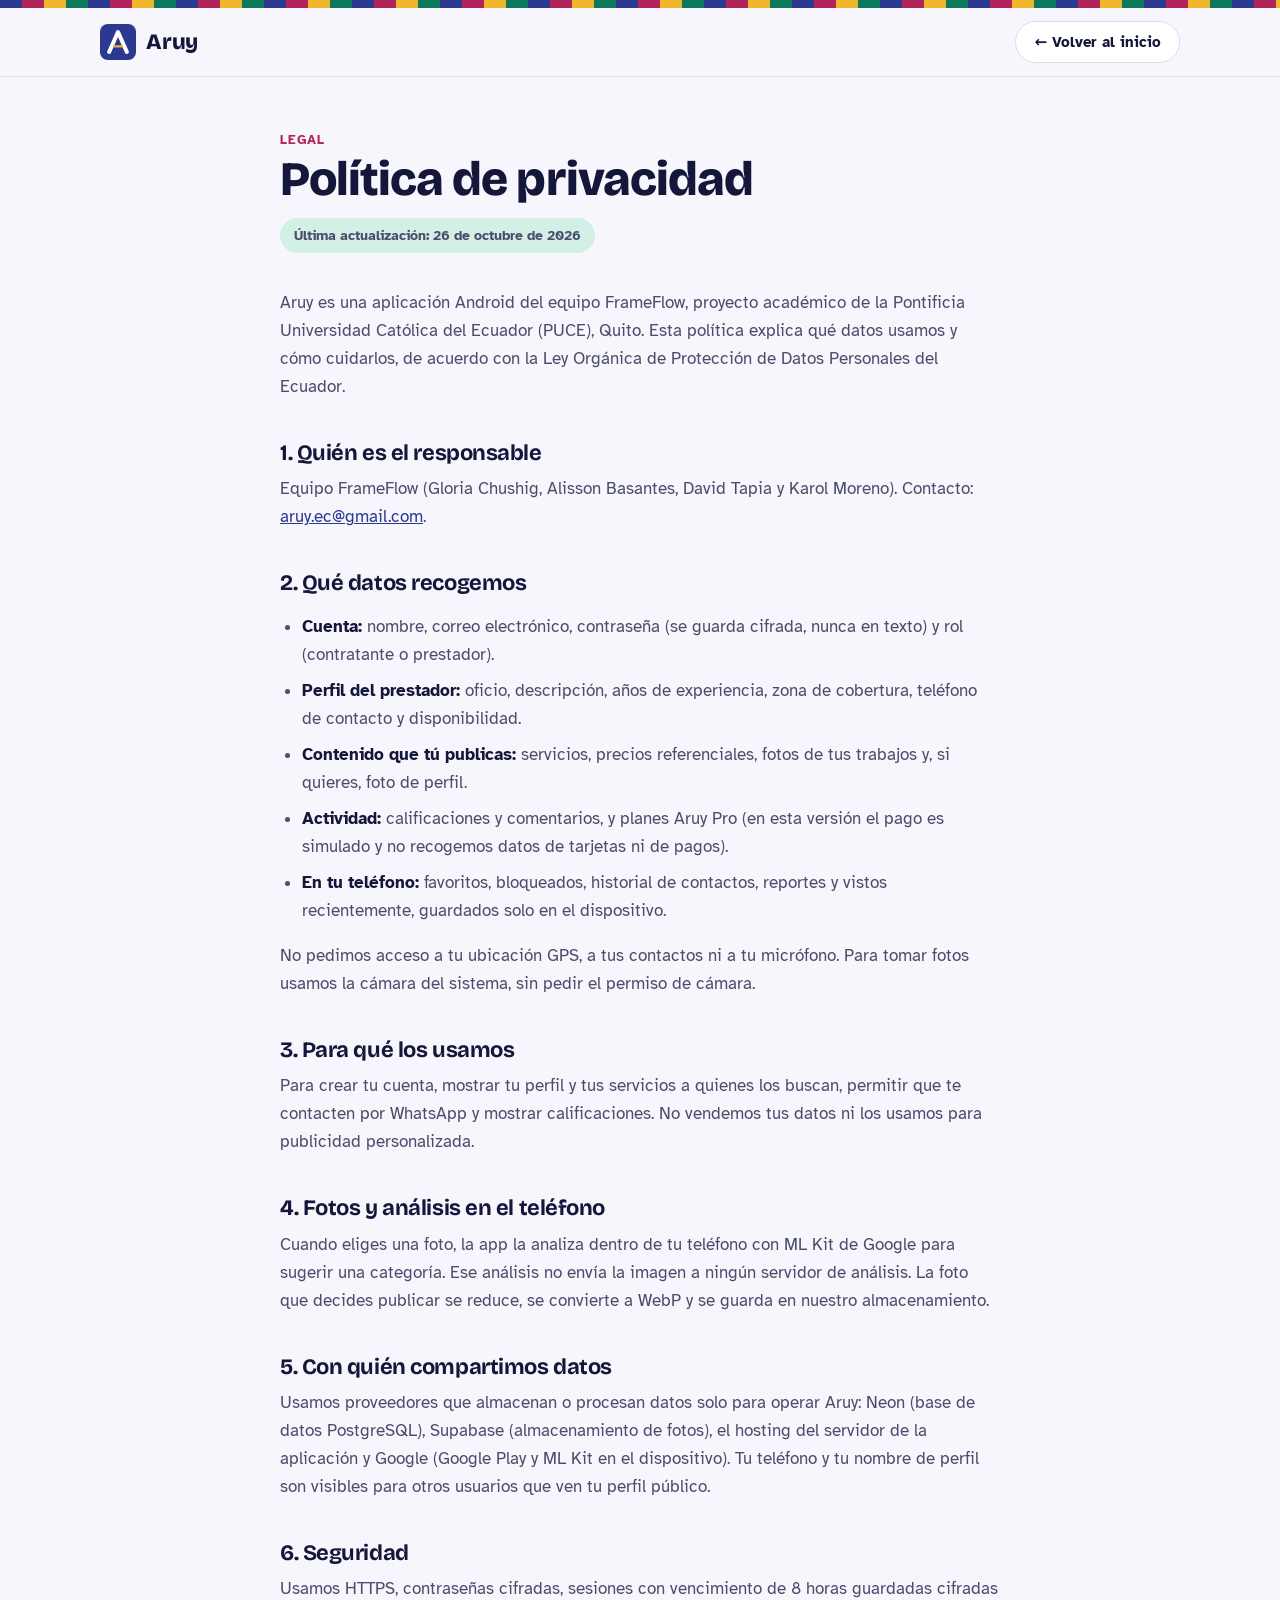
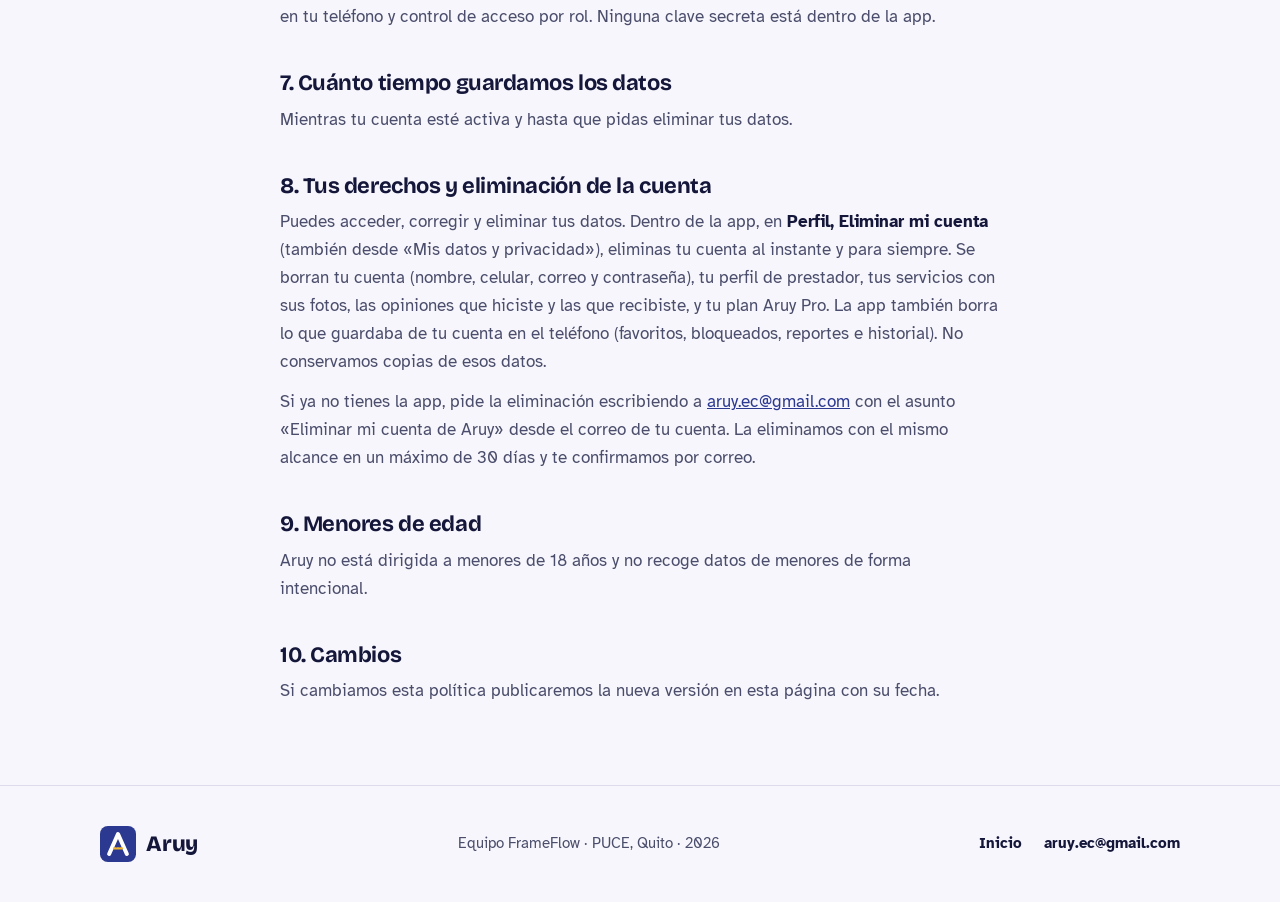
==== privacidad.html @ 20ec8eed "Landing page de Aruy en la raíz del repositorio Se mueven los archivos de la carpeta FrameFlow_Landi" ====
<!doctype html>
<html lang="es">
<head>
<meta charset="utf-8">
<meta name="viewport" content="width=device-width, initial-scale=1">
<title>Política de privacidad · Aruy</title>
<meta name="theme-color" content="#2B3990">
<link rel="icon" href="assets/icon.svg" type="image/svg+xml">
<link rel="preconnect" href="https://fonts.googleapis.com">
<link rel="preconnect" href="https://fonts.gstatic.com" crossorigin>
<link href="https://fonts.googleapis.com/css2?family=Atkinson+Hyperlegible:wght@400;700&family=Bricolage+Grotesque:opsz,wght@12..96,600;12..96,700;12..96,800&display=swap" rel="stylesheet">
<link rel="stylesheet" href="css/styles.css">
</head>
<body>
<div class="weave" aria-hidden="true"></div>
<header class="nav scrolled">
  <div class="wrap">
    <a class="brand" href="index.html"><img src="assets/icon.svg" alt="">Aruy</a>
    <a class="btn btn-ghost btn-sm" href="index.html">← Volver al inicio</a>
  </div>
</header>
<main class="wrap legal">
<span class="eyebrow">Legal</span>
<h1>Política de privacidad</h1>
<p class="pill updated"><i></i>Última actualización: 26 de octubre de 2026</p>
<p>Aruy es una aplicación Android del equipo FrameFlow, proyecto académico de la Pontificia Universidad Católica del Ecuador (PUCE), Quito. Esta política explica qué datos usamos y cómo cuidarlos, de acuerdo con la Ley Orgánica de Protección de Datos Personales del Ecuador.</p>
<h2>1. Quién es el responsable</h2>
<p>Equipo FrameFlow (Gloria Chushig, Alisson Basantes, David Tapia y Karol Moreno). Contacto: <a href="mailto:aruy.ec@gmail.com">aruy.ec@gmail.com</a>.</p>
<h2>2. Qué datos recogemos</h2>
<ul><li><b>Cuenta:</b> nombre, correo electrónico, contraseña (se guarda cifrada, nunca en texto) y rol (contratante o prestador).</li>
<li><b>Perfil del prestador:</b> oficio, descripción, años de experiencia, zona de cobertura, teléfono de contacto y disponibilidad.</li>
<li><b>Contenido que tú publicas:</b> servicios, precios referenciales, fotos de tus trabajos y, si quieres, foto de perfil.</li>
<li><b>Actividad:</b> calificaciones y comentarios, y planes Aruy Pro (en esta versión el pago es simulado y no recogemos datos de tarjetas ni de pagos).</li>
<li><b>En tu teléfono:</b> favoritos, bloqueados, historial de contactos, reportes y vistos recientemente, guardados solo en el dispositivo.</li></ul>
<p>No pedimos acceso a tu ubicación GPS, a tus contactos ni a tu micrófono. Para tomar fotos usamos la cámara del sistema, sin pedir el permiso de cámara.</p>
<h2>3. Para qué los usamos</h2>
<p>Para crear tu cuenta, mostrar tu perfil y tus servicios a quienes los buscan, permitir que te contacten por WhatsApp y mostrar calificaciones. No vendemos tus datos ni los usamos para publicidad personalizada.</p>
<h2>4. Fotos y análisis en el teléfono</h2>
<p>Cuando eliges una foto, la app la analiza dentro de tu teléfono con ML Kit de Google para sugerir una categoría. Ese análisis no envía la imagen a ningún servidor de análisis. La foto que decides publicar se reduce, se convierte a WebP y se guarda en nuestro almacenamiento.</p>
<h2>5. Con quién compartimos datos</h2>
<p>Usamos proveedores que almacenan o procesan datos solo para operar Aruy: Neon (base de datos PostgreSQL), Supabase (almacenamiento de fotos), el hosting del servidor de la aplicación y Google (Google Play y ML Kit en el dispositivo). Tu teléfono y tu nombre de perfil son visibles para otros usuarios que ven tu perfil público.</p>
<h2>6. Seguridad</h2>
<p>Usamos HTTPS, contraseñas cifradas, sesiones con vencimiento de 8 horas guardadas cifradas en tu teléfono y control de acceso por rol. Ninguna clave secreta está dentro de la app.</p>
<h2>7. Cuánto tiempo guardamos los datos</h2>
<p>Mientras tu cuenta esté activa y hasta que pidas eliminar tus datos.</p>
<h2 id="eliminar-datos">8. Tus derechos y eliminación de la cuenta</h2>
<p>Puedes acceder, corregir y eliminar tus datos. Dentro de la app, en <b>Perfil, Eliminar mi cuenta</b> (también desde «Mis datos y privacidad»), eliminas tu cuenta al instante y para siempre. Se borran tu cuenta (nombre, celular, correo y contraseña), tu perfil de prestador, tus servicios con sus fotos, las opiniones que hiciste y las que recibiste, y tu plan Aruy Pro. La app también borra lo que guardaba de tu cuenta en el teléfono (favoritos, bloqueados, reportes e historial). No conservamos copias de esos datos.</p>
<p>Si ya no tienes la app, pide la eliminación escribiendo a <a href="mailto:aruy.ec@gmail.com?subject=Eliminar%20mi%20cuenta%20de%20Aruy">aruy.ec@gmail.com</a> con el asunto «Eliminar mi cuenta de Aruy» desde el correo de tu cuenta. La eliminamos con el mismo alcance en un máximo de 30 días y te confirmamos por correo.</p>
<h2>9. Menores de edad</h2>
<p>Aruy no está dirigida a menores de 18 años y no recoge datos de menores de forma intencional.</p>
<h2>10. Cambios</h2>
<p>Si cambiamos esta política publicaremos la nueva versión en esta página con su fecha.</p>
</main>
<footer>
  <div class="wrap">
    <a class="brand" href="index.html"><img src="assets/icon.svg" alt="">Aruy</a>
    <span>Equipo FrameFlow · PUCE, Quito · 2026</span>
    <nav aria-label="Pie de página"><a href="index.html">Inicio</a><a href="mailto:aruy.ec@gmail.com">aruy.ec@gmail.com</a></nav>
  </div>
</footer>
</body>
</html>
---- css/styles.css ----
/* Aruy · Landing page
   Colores y fuentes tomados de la app (ui/theme/Color.kt y Type.kt):
   añil, grana, maíz y jade · Bricolage Grotesque + Atkinson Hyperlegible */

:root {
  --anil: #2B3990;
  --anil-noche: #14173A;
  --grana: #B0235B;
  --maiz: #F2B52E;
  --jade: #0B7A5C;

  --bg: #F7F6FC;
  --bg-alt: #F1F0F9;
  --surface: #FFFFFF;
  --fg: #14173A;
  --muted: #4A4D6B;
  --line: #DDDCEB;
  --primary: #2B3990;
  --primary-hover: #1F2A73;
  --primary-soft: #E0E3FF;
  --secondary: #B0235B;
  --secondary-soft: #FFD9E5;
  --tertiary-soft: #FFE6A8;
  --on-tertiary-soft: #3A2800;
  --jade-soft: #D3F0E6;
  --shadow: 0 1px 2px rgba(20, 23, 58, .06), 0 12px 32px -12px rgba(20, 23, 58, .18);

  --font-title: "Bricolage Grotesque", system-ui, "Segoe UI", sans-serif;
  --font-body: "Atkinson Hyperlegible", system-ui, "Segoe UI", Roboto, Arial, sans-serif;
  --radius: 20px;
  --wrap: 1120px;
}

@media (prefers-color-scheme: dark) {
  :root {
    --bg: #101331;
    --bg-alt: #161A3D;
    --surface: #1B1F47;
    --fg: #E5E6FA;
    --muted: #BDC0DD;
    --line: #30355F;
    --primary: #BAC3FF;
    --primary-hover: #DEE1FF;
    --primary-soft: #252A55;
    --secondary: #FFB1CA;
    --secondary-soft: #3B1530;
    --tertiary-soft: #3A2E10;
    --on-tertiary-soft: #FFE0A0;
    --jade-soft: #123A35;
    --shadow: 0 1px 2px rgba(0, 0, 0, .3), 0 12px 32px -12px rgba(0, 0, 0, .6);
  }
}

* { box-sizing: border-box; }
html { scroll-behavior: smooth; scroll-padding-top: 84px; }
body {
  margin: 0;
  background: var(--bg);
  color: var(--fg);
  font: 17px/1.65 var(--font-body);
  -webkit-font-smoothing: antialiased;
}
img, svg { display: block; max-width: 100%; }
a { color: var(--primary); }
h1, h2, h3 { font-family: var(--font-title); line-height: 1.1; letter-spacing: -.02em; margin: 0; }
h1 { font-size: clamp(38px, 6.4vw, 68px); font-weight: 800; }
h2 { font-size: clamp(28px, 4.2vw, 44px); font-weight: 700; }
h3 { font-size: 21px; font-weight: 700; }
p { margin: 0; }

.wrap { max-width: var(--wrap); margin: 0 auto; padding: 0 20px; }
.skip { position: absolute; left: -999px; }
.skip:focus { left: 16px; top: 16px; z-index: 99; background: var(--surface); padding: 8px 14px; border-radius: 8px; }
:focus-visible { outline: 3px solid var(--maiz); outline-offset: 3px; border-radius: 6px; }

/* Franja tejida (puntadas de la marca) */
.weave {
  height: 8px;
  background: repeating-linear-gradient(90deg,
    var(--anil) 0 22px, var(--grana) 22px 44px, var(--maiz) 44px 66px, var(--jade) 66px 88px);
}
.stitch {
  height: 4px; width: 72px; border-radius: 4px;
  background: repeating-linear-gradient(90deg, var(--maiz) 0 12px, transparent 12px 20px);
  margin-bottom: 18px;
}

/* Navegación */
.nav {
  position: sticky; top: 0; z-index: 50;
  background: color-mix(in srgb, var(--bg) 85%, transparent);
  backdrop-filter: saturate(1.4) blur(12px);
  -webkit-backdrop-filter: saturate(1.4) blur(12px);
  border-bottom: 1px solid transparent;
  transition: border-color .2s;
}
.nav.scrolled { border-bottom-color: var(--line); }
.nav .wrap { display: flex; align-items: center; justify-content: space-between; height: 68px; gap: 16px; }
.brand { display: flex; align-items: center; gap: 10px; text-decoration: none; color: var(--fg); font: 800 22px var(--font-title); letter-spacing: -.01em; }
.brand img { width: 36px; height: 36px; }
.nav-links { display: flex; gap: 28px; list-style: none; margin: 0; padding: 0; }
.nav-links a { color: var(--muted); text-decoration: none; font-weight: 700; font-size: 15px; }
.nav-links a:hover { color: var(--fg); }
@media (max-width: 860px) { .nav-links { display: none; } }

/* Botones */
.btn {
  display: inline-flex; align-items: center; gap: 10px;
  min-height: 52px; padding: 14px 24px; border-radius: 999px;
  font: 700 16px var(--font-body); text-decoration: none;
  transition: transform .15s, background-color .15s, box-shadow .15s;
}
.btn:hover { transform: translateY(-1px); }
.btn-primary { background: var(--anil); color: #fff; box-shadow: 0 8px 20px -8px rgba(43, 57, 144, .7); }
.btn-primary:hover { background: #1F2A73; }
.btn-ghost { color: var(--fg); border: 1.5px solid var(--line); background: var(--surface); }
.btn-ghost:hover { border-color: var(--muted); }
.btn-sm { min-height: 42px; padding: 8px 18px; font-size: 15px; }
.btn svg { width: 22px; height: 22px; flex: none; }
@media (prefers-color-scheme: dark) {
  .btn-primary { background: var(--maiz); color: var(--anil-noche); box-shadow: none; }
  .btn-primary:hover { background: #FFC94F; }
}

/* Etiquetas */
.eyebrow {
  display: inline-flex; align-items: center; gap: 8px;
  font: 700 13px var(--font-body); letter-spacing: .08em; text-transform: uppercase;
  color: var(--secondary);
}
.pill {
  display: inline-flex; align-items: center; gap: 8px;
  padding: 6px 14px; border-radius: 999px;
  background: var(--jade-soft); color: var(--fg);
  font-size: 14px; font-weight: 700;
}
.pill i { width: 8px; height: 8px; border-radius: 50%; background: var(--jade); }

/* Hero */
.hero { padding: 56px 0 72px; position: relative; overflow: hidden; }
.hero .wrap { display: grid; grid-template-columns: 1.15fr .85fr; gap: 48px; align-items: center; }
.hero h1 { margin: 20px 0 22px; }
.hero h1 em { font-style: normal; color: var(--secondary); position: relative; white-space: nowrap; }
.hero h1 em::after {
  content: ""; position: absolute; left: 0; right: 0; bottom: -2px; height: 6px; border-radius: 6px;
  background: repeating-linear-gradient(90deg, var(--maiz) 0 14px, transparent 14px 22px);
}
.lead { font-size: clamp(18px, 2.2vw, 21px); color: var(--muted); max-width: 46ch; }
.hero-actions { display: flex; flex-wrap: wrap; gap: 12px; margin-top: 32px; }
.hero-trust { display: flex; flex-wrap: wrap; gap: 8px 22px; margin-top: 28px; color: var(--muted); font-size: 15px; list-style: none; padding: 0; }
.hero-trust li { display: flex; align-items: center; gap: 8px; }
.hero-trust svg { width: 18px; height: 18px; color: var(--jade); }
@media (max-width: 900px) {
  .hero .wrap { grid-template-columns: 1fr; }
  .hero { padding-top: 32px; }
}

/* Teléfono de muestra */
.phone-stage { position: relative; display: grid; place-items: center; min-height: 560px; }
.phone-stage::before {
  content: ""; position: absolute; inset: 8% 4%; border-radius: 48% 52% 46% 54%;
  background: radial-gradient(circle at 30% 30%, var(--primary-soft), transparent 70%),
              radial-gradient(circle at 75% 70%, var(--secondary-soft), transparent 65%);
}
.phone {
  position: relative; width: 280px; border-radius: 40px; padding: 10px;
  background: #0B0D25; box-shadow: 0 40px 80px -30px rgba(20, 23, 58, .55);
}
.screen { border-radius: 31px; overflow: hidden; background: #F7F6FC; color: #14173A; font-size: 12px; line-height: 1.35; }
.screen-top { background: #2B3990; color: #fff; padding: 22px 16px 16px; }
.screen-top b { font: 800 18px var(--font-title); display: block; }
.screen-top span { opacity: .8; font-size: 11px; }
.search { margin-top: 12px; background: #fff; color: #767999; border-radius: 12px; padding: 9px 12px; font-size: 12px; }
.chips { display: flex; gap: 6px; padding: 12px 14px 4px; overflow: hidden; }
.chips span { flex: none; padding: 5px 10px; border-radius: 999px; background: #EBEAF5; font-weight: 700; font-size: 11px; }
.chips span:first-child { background: #FFE6A8; }
.svc { margin: 10px 14px; background: #fff; border-radius: 16px; padding: 10px; display: grid; grid-template-columns: 54px 1fr; gap: 10px; box-shadow: 0 1px 2px rgba(20,23,58,.08); }
.svc .ph { width: 54px; height: 54px; border-radius: 12px; }
.svc b { font-size: 13px; display: block; }
.svc small { color: #4A4D6B; display: block; }
.svc .row { display: flex; justify-content: space-between; align-items: center; margin-top: 4px; }
.svc .stars { color: #C88A00; font-weight: 700; }
.svc .wa { background: #0B7A5C; color: #fff; border-radius: 999px; padding: 2px 8px; font-weight: 700; font-size: 10px; }
.screen-nav { display: flex; justify-content: space-around; padding: 12px 0 16px; border-top: 1px solid #DDDCEB; margin-top: 8px; color: #767999; font-weight: 700; font-size: 10px; }
.screen-nav span:first-child { color: #2B3990; }
.float {
  position: absolute; background: var(--surface); border: 1px solid var(--line); border-radius: 16px;
  padding: 10px 14px; box-shadow: var(--shadow); font-size: 14px; display: flex; align-items: center; gap: 10px;
}
.float b { display: block; font-family: var(--font-title); font-size: 15px; }
.float small { color: var(--muted); }
.float .dot { width: 34px; height: 34px; border-radius: 10px; display: grid; place-items: center; flex: none; }
.float-1 { top: 70px; left: -6px; }
.float-2 { bottom: 70px; right: -6px; }
@media (max-width: 480px) {
  .float-1 { left: 0; top: 20px; }
  .float-2 { right: 0; bottom: 20px; }
}

/* Secciones */
section { padding: 96px 0; }
.alt { background: var(--bg-alt); }
.section-head { max-width: 720px; margin-bottom: 48px; }
.section-head h2 { margin-top: 10px; }
.section-head p { margin-top: 16px; color: var(--muted); font-size: 18px; }
.card { background: var(--surface); border: 1px solid var(--line); border-radius: var(--radius); padding: 28px; }
.note { color: var(--muted); font-size: 14px; margin-top: 24px; }
@media (max-width: 640px) { section { padding: 72px 0; } .card { padding: 22px; } }

/* Problema */
.problem { display: grid; grid-template-columns: 1fr 1fr; gap: 48px; align-items: start; }
.problem-text p { color: var(--muted); font-size: 18px; margin-top: 16px; }
.quote {
  margin: 28px 0 0; padding: 20px 22px; border-left: 4px solid var(--grana);
  background: var(--surface); border-radius: 0 16px 16px 0; font-family: var(--font-title); font-size: 19px; font-weight: 600;
}
.stats { display: grid; gap: 16px; }
.stat { display: grid; grid-template-columns: auto 1fr; gap: 20px; align-items: center; }
.stat .big { font: 800 clamp(34px, 4.6vw, 46px) / 1 var(--font-title); letter-spacing: -.03em; min-width: 5.2ch; }
.stat:nth-child(1) .big { color: var(--secondary); }
.stat:nth-child(2) .big { color: var(--primary); }
.stat:nth-child(3) .big { color: var(--jade); }
.meter { height: 8px; border-radius: 8px; background: var(--bg-alt); margin-top: 10px; overflow: hidden; }
.meter i { display: block; height: 100%; border-radius: 8px; background: currentColor; }
@media (prefers-color-scheme: dark) { .stat:nth-child(3) .big { color: #6FD3B0; } }
@media (max-width: 900px) { .problem { grid-template-columns: 1fr; } }
@media (max-width: 480px) { .stat { grid-template-columns: 1fr; gap: 8px; } }

/* Pasos */
.steps { display: grid; grid-template-columns: repeat(3, 1fr); gap: 20px; list-style: none; padding: 0; margin: 0; position: relative; }
.step { position: relative; }
.step .num {
  width: 52px; height: 52px; border-radius: 16px; display: grid; place-items: center;
  font: 800 22px var(--font-title); margin-bottom: 20px; color: #fff;
}
.step:nth-child(1) .num { background: var(--anil); }
.step:nth-child(2) .num { background: var(--grana); }
.step:nth-child(3) .num { background: var(--jade); }
.step h3 { margin-bottom: 8px; }
.step p { color: var(--muted); }
.step .who { display: flex; gap: 8px; flex-wrap: wrap; margin-top: 16px; }
.step .who span { font-size: 13px; font-weight: 700; padding: 4px 10px; border-radius: 999px; background: var(--bg-alt); }
@media (max-width: 860px) { .steps { grid-template-columns: 1fr; } }

/* Confianza */
.trust-grid { display: grid; grid-template-columns: repeat(4, 1fr); gap: 16px; }
.trust-grid .card { padding: 24px; }
.trust-grid .ic { width: 44px; height: 44px; border-radius: 12px; display: grid; place-items: center; background: var(--primary-soft); color: var(--primary); margin-bottom: 16px; }
.trust-grid .ic svg { width: 22px; height: 22px; }
.trust-grid h3 { font-size: 18px; margin-bottom: 6px; }
.trust-grid p { color: var(--muted); font-size: 15px; }
@media (max-width: 960px) { .trust-grid { grid-template-columns: 1fr 1fr; } }
@media (max-width: 520px) { .trust-grid { grid-template-columns: 1fr; } }

/* Evidencia */
.evidence { display: grid; grid-template-columns: repeat(12, 1fr); gap: 16px; }
.evidence .card { grid-column: span 4; }
.evidence .wide { grid-column: span 12; }
.evidence .kpi { font: 800 44px/1 var(--font-title); letter-spacing: -.03em; color: var(--primary); }
.evidence .card h3 { font-size: 18px; margin: 12px 0 6px; }
.evidence .card p { color: var(--muted); font-size: 15px; }
.tag { display: inline-block; font-size: 12px; font-weight: 700; letter-spacing: .06em; text-transform: uppercase; padding: 4px 10px; border-radius: 999px; background: var(--tertiary-soft); color: var(--on-tertiary-soft); }
.results { display: grid; grid-template-columns: repeat(3, 1fr); gap: 16px; margin-top: 20px; }
.result { border: 1.5px dashed var(--line); border-radius: 16px; padding: 18px; }
.result .kpi { font-size: 34px; color: var(--muted); }
.result p { margin-top: 6px; }
.findings { margin: 20px 0 0; padding-left: 20px; color: var(--muted); }
.findings li + li { margin-top: 6px; }
.todo { background: var(--tertiary-soft); color: var(--on-tertiary-soft); border-radius: 6px; padding: 0 6px; font-weight: 700; font-size: .9em; }
@media (max-width: 900px) { .evidence .card { grid-column: span 12; } .results { grid-template-columns: 1fr; } }

/* Equipo */
.team { display: grid; grid-template-columns: repeat(4, 1fr); gap: 16px; }
.member { text-align: center; }
.avatar {
  width: 88px; height: 88px; border-radius: 50%; margin: 0 auto 16px;
  display: grid; place-items: center; color: #fff; font: 800 28px var(--font-title);
  box-shadow: 0 0 0 5px var(--surface), 0 0 0 7px var(--line);
}
.member:nth-child(1) .avatar { background: var(--anil); }
.member:nth-child(2) .avatar { background: var(--grana); }
.member:nth-child(3) .avatar { background: var(--jade); }
.member:nth-child(4) .avatar { background: #C88A00; }
.member h3 { font-size: 19px; }
.member p { color: var(--muted); font-size: 15px; margin-top: 4px; }
.repo {
  margin-top: 24px; display: flex; align-items: center; justify-content: space-between; gap: 20px; flex-wrap: wrap;
}
.repo-info { display: flex; align-items: center; gap: 16px; }
.repo-info svg { width: 40px; height: 40px; flex: none; }
.repo-info b { font-family: var(--font-title); font-size: 19px; display: block; }
.repo-info small { color: var(--muted); font-size: 15px; }
@media (max-width: 900px) { .team { grid-template-columns: 1fr 1fr; } }
@media (max-width: 420px) { .team { grid-template-columns: 1fr; } }

/* CTA final */
.cta-band { padding: 0 0 96px; }
.cta-box {
  position: relative; overflow: hidden; border-radius: 32px; padding: 64px 48px; text-align: center;
  background: var(--anil); color: #fff;
}
.cta-box::before, .cta-box::after {
  content: ""; position: absolute; left: 0; right: 0; height: 8px;
  background: repeating-linear-gradient(90deg, var(--maiz) 0 22px, transparent 22px 34px);
}
.cta-box::before { top: 24px; } .cta-box::after { bottom: 24px; }
.cta-box h2 { color: #fff; }
.cta-box p { color: #DEE1FF; max-width: 52ch; margin: 16px auto 0; font-size: 18px; }
.cta-box .btn { margin-top: 32px; background: var(--maiz); color: var(--anil-noche); }
.cta-box .btn:hover { background: #FFC94F; }
.cta-box a:not(.btn) { color: #fff; }
@media (prefers-color-scheme: dark) { .cta-box { background: #252A55; } }
@media (max-width: 640px) { .cta-box { padding: 56px 22px; border-radius: 24px; } }

/* Pie */
footer { border-top: 1px solid var(--line); padding: 40px 0; color: var(--muted); font-size: 15px; }
footer .wrap { display: flex; justify-content: space-between; align-items: center; gap: 20px; flex-wrap: wrap; }
footer .foot-grid a:not(.brand) { font-weight: 400; }
footer nav { display: flex; gap: 22px; flex-wrap: wrap; }
footer a { color: var(--fg); font-weight: 700; text-decoration: none; }
footer a:hover { color: var(--primary); text-decoration: underline; }

/* Política de privacidad */
.legal { max-width: 760px; padding: 48px 20px 80px; }
.legal h1 { font-size: clamp(34px, 5vw, 48px); margin-bottom: 12px; }
.legal h2 { font-size: 22px; margin: 40px 0 10px; }
.legal p, .legal li { color: var(--muted); }
.legal p + p { margin-top: 12px; }
.legal ul { padding-left: 22px; }
.legal li + li { margin-top: 8px; }
.legal b { color: var(--fg); }
.legal .updated { display: inline-block; margin-bottom: 24px; }

/* Captura real dentro del teléfono */
.screen img { width: 100%; height: auto; display: block; }

/* Pasos con capturas */
.step-shot {
  margin: 4px auto 24px; width: 100%; max-width: 230px; border-radius: 26px; padding: 7px;
  background: #0B0D25; box-shadow: 0 24px 40px -24px rgba(20, 23, 58, .55);
}
.step-shot img { width: 100%; height: auto; border-radius: 20px; }
.step-head { display: flex; align-items: center; gap: 14px; margin-bottom: 8px; }
.step-head .num { margin: 0; flex: none; width: 44px; height: 44px; border-radius: 14px; font-size: 20px; }
.provider {
  margin-top: 20px; display: grid; grid-template-columns: auto 1fr auto; gap: 24px; align-items: center;
}
.provider img { width: 110px; height: auto; align-self: center; border-radius: 16px; border: 6px solid #0B0D25; }
.provider h3 { margin-bottom: 6px; }
.provider p { color: var(--muted); }
@media (max-width: 760px) { .provider { grid-template-columns: 1fr; text-align: left; } .provider img { width: 140px; } }

/* Tabla de pruebas con usuarios */
.table-wrap { overflow-x: auto; margin-top: 20px; border: 1px solid var(--line); border-radius: 16px; }
.tests { width: 100%; border-collapse: collapse; font-size: 15px; min-width: 640px; }
.tests th, .tests td { text-align: left; padding: 12px 16px; vertical-align: top; border-bottom: 1px solid var(--line); }
.tests th { font-size: 13px; text-transform: uppercase; letter-spacing: .06em; color: var(--muted); background: var(--bg-alt); }
.tests tr:last-child td { border-bottom: 0; }
.tests td:first-child { font-weight: 700; white-space: nowrap; }
.tests td.t { white-space: nowrap; font-variant-numeric: tabular-nums; }
.tests td.obs { color: var(--muted); }
.ok, .no { display: inline-block; font-weight: 700; font-size: 13px; padding: 2px 10px; border-radius: 999px; white-space: nowrap; }
.ok { background: var(--jade-soft); color: var(--fg); }
.no { background: var(--secondary-soft); color: var(--fg); }
.evidence .kpi small { font-size: 22px; color: var(--muted); letter-spacing: 0; }
.meta { font-size: 14px; color: var(--muted); margin-top: 8px; }
.learn { display: grid; grid-template-columns: 1fr 1fr; gap: 16px; margin-top: 20px; }
.learn > div { background: var(--bg-alt); border-radius: 16px; padding: 18px 20px; }
.learn h4 { margin: 0 0 8px; font: 700 16px var(--font-title); }
.learn ul { margin: 0; padding-left: 18px; color: var(--muted); font-size: 15px; }
.learn li + li { margin-top: 6px; }
@media (max-width: 760px) { .learn { grid-template-columns: 1fr; } }

.member .gh { display: inline-block; margin-top: 10px; font-size: 14px; font-weight: 700; text-decoration: none; }
.member .gh:hover { text-decoration: underline; }

/* Pie ampliado */
.foot-grid { display: grid; grid-template-columns: 1.4fr 1fr 1fr; gap: 32px; width: 100%; }
.foot-grid h4 { margin: 0 0 10px; font: 700 14px var(--font-body); text-transform: uppercase; letter-spacing: .08em; color: var(--muted); }
.foot-grid ul { list-style: none; margin: 0; padding: 0; }
.foot-grid li + li { margin-top: 8px; }
.foot-grid p { margin-top: 12px; max-width: 36ch; }
.foot-bottom { width: 100%; border-top: 1px solid var(--line); margin-top: 28px; padding-top: 20px; font-size: 14px; display: flex; justify-content: space-between; flex-wrap: wrap; gap: 8px; }
@media (max-width: 760px) { .foot-grid { grid-template-columns: 1fr; } }

/* Animación al aparecer */
.reveal { opacity: 0; transform: translateY(16px); transition: opacity .6s ease, transform .6s ease; }
.reveal.in { opacity: 1; transform: none; }
@media (prefers-reduced-motion: reduce) {
  html { scroll-behavior: auto; }
  .reveal { opacity: 1; transform: none; transition: none; }
  .btn { transition: none; }
}

/* Testimonio de la entrevista */
figure.quote { margin: 28px 0 0; }
figure.quote blockquote { margin: 0; }
figure.quote figcaption { margin-top: 10px; font: 400 14px var(--font-body); color: var(--muted); }

/* Enlace para testers */
.hero-tester { margin-top: 16px; font-size: 15px; color: var(--muted); }
.hero-tester a { font-weight: 700; }
.cta-actions { display: flex; flex-wrap: wrap; justify-content: center; gap: 12px; margin-top: 32px; }
.cta-box .cta-actions .btn { margin-top: 0; }
.cta-box .btn.btn-tester { background: transparent; color: #fff; border: 1.5px solid rgba(255, 255, 255, .55); }
.cta-box .btn.btn-tester:hover { background: rgba(255, 255, 255, .1); }
.cta-box p.cta-small { font-size: 14px; margin-top: 18px; color: #C9CEFF; }
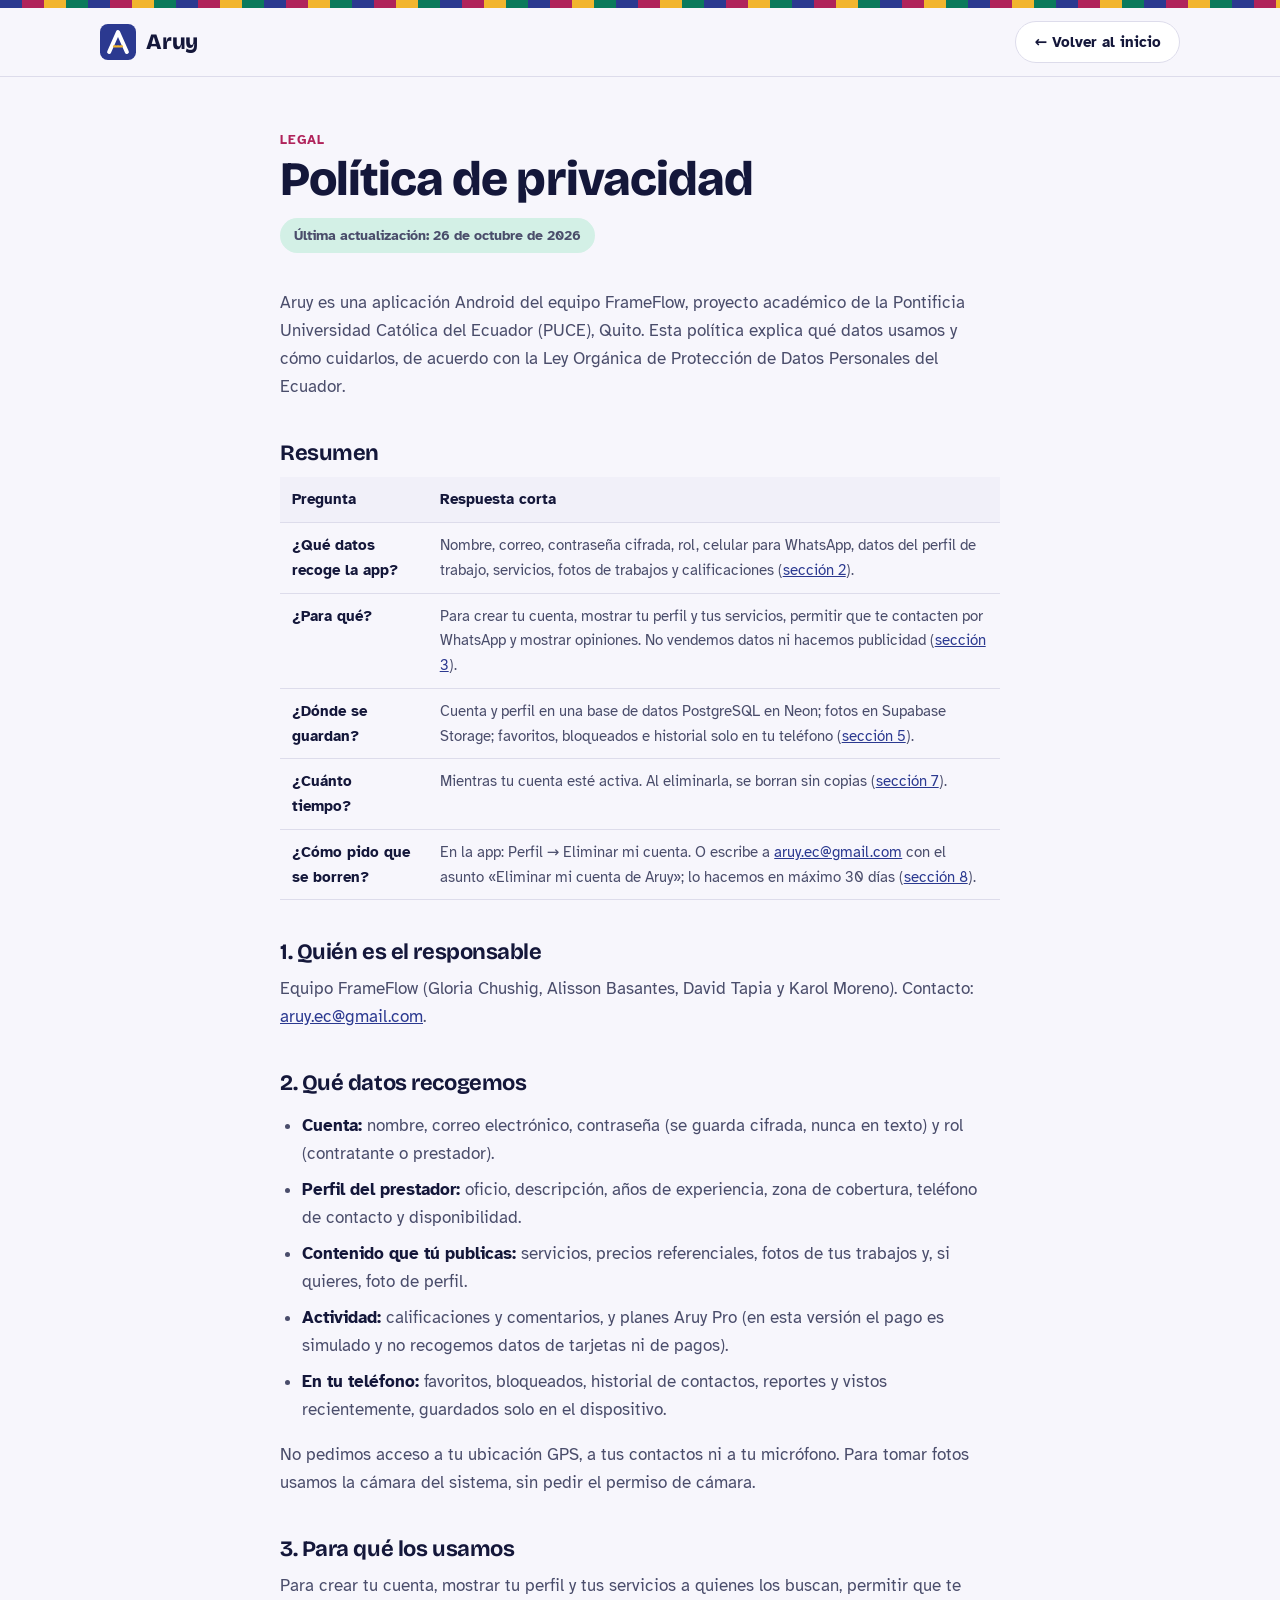
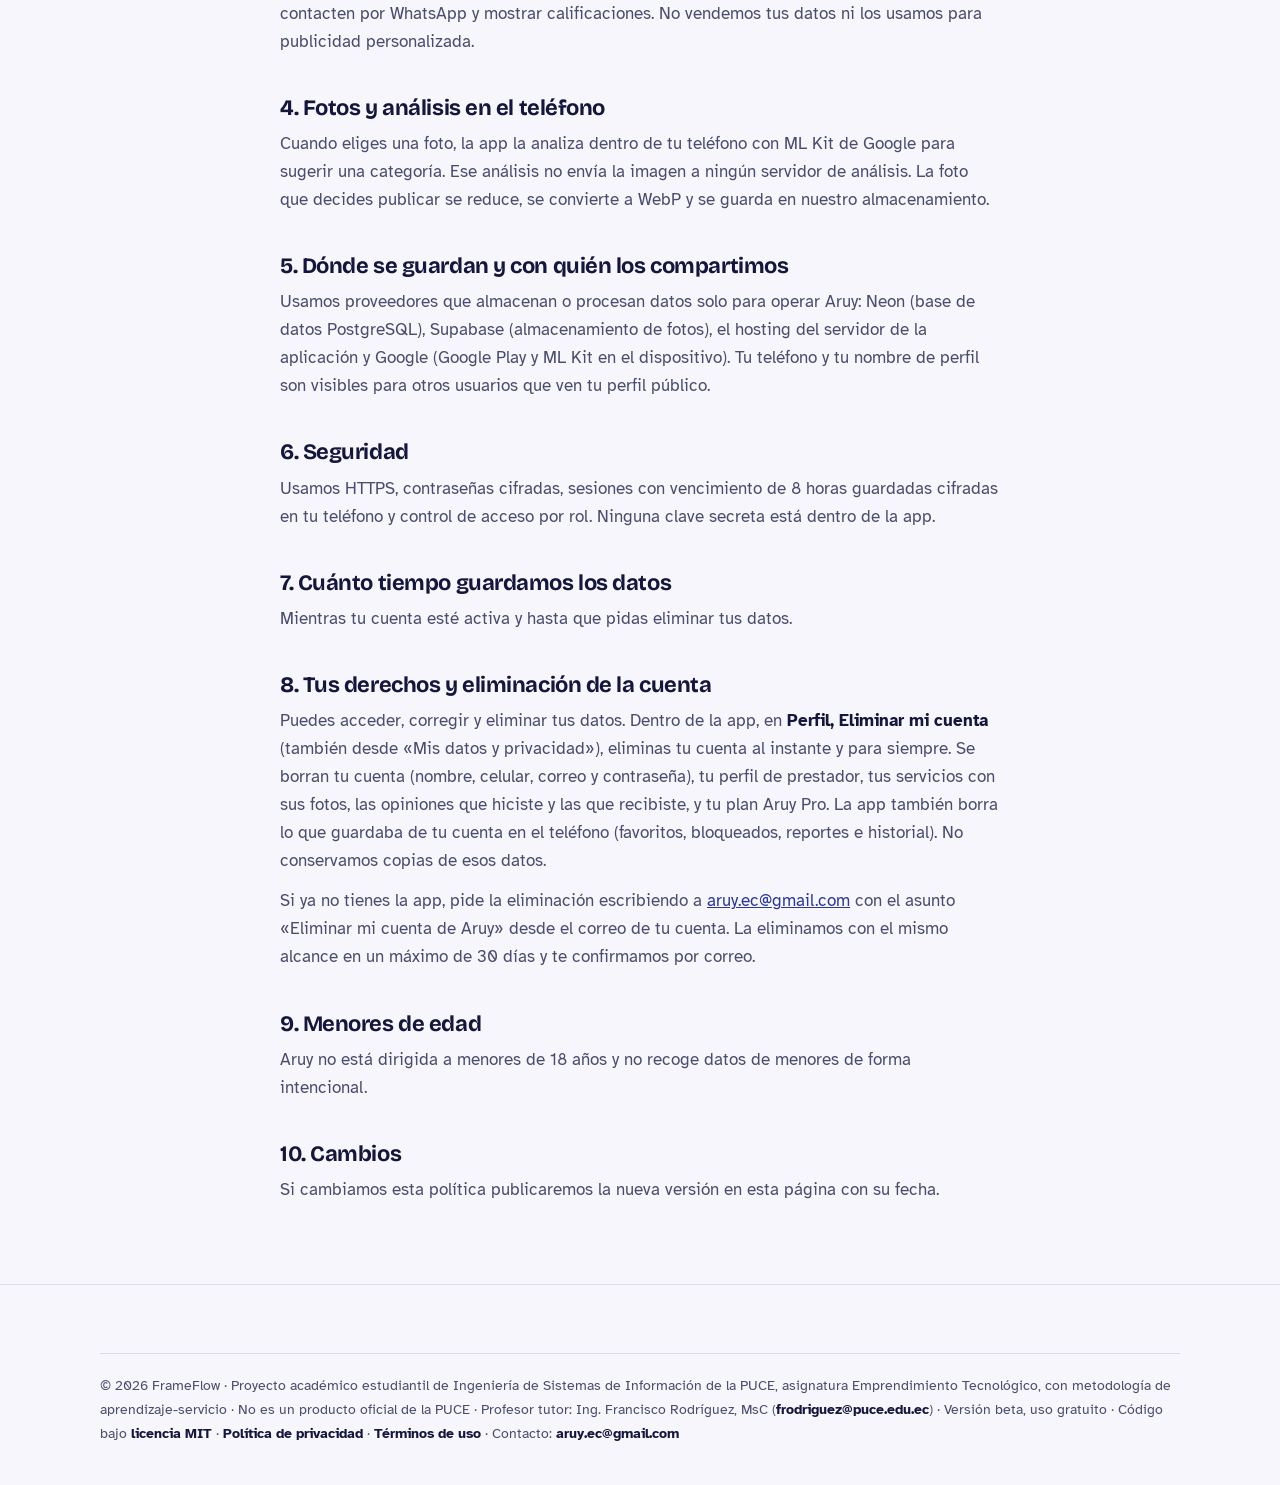
==== commit f6e34e80: "Cumplir checklist de la landing (Parte 2) - Botón «Únete a la prueba» al enlace de la prueba cerrada" ====
--- a/privacidad.html
+++ b/privacidad.html
@@ -9,7 +9,7 @@
 <link rel="preconnect" href="https://fonts.googleapis.com">
 <link rel="preconnect" href="https://fonts.gstatic.com" crossorigin>
 <link href="https://fonts.googleapis.com/css2?family=Atkinson+Hyperlegible:wght@400;700&family=Bricolage+Grotesque:opsz,wght@12..96,600;12..96,700;12..96,800&display=swap" rel="stylesheet">
-<link rel="stylesheet" href="css/styles.css">
+<link rel="stylesheet" href="css/styles.css?v=9">
 </head>
 <body>
 <div class="weave" aria-hidden="true"></div>
@@ -24,24 +24,37 @@
 <h1>Política de privacidad</h1>
 <p class="pill updated"><i></i>Última actualización: 26 de octubre de 2026</p>
 <p>Aruy es una aplicación Android del equipo FrameFlow, proyecto académico de la Pontificia Universidad Católica del Ecuador (PUCE), Quito. Esta política explica qué datos usamos y cómo cuidarlos, de acuerdo con la Ley Orgánica de Protección de Datos Personales del Ecuador.</p>
+
+<h2 id="resumen">Resumen</h2>
+<table>
+  <thead><tr><th scope="col">Pregunta</th><th scope="col">Respuesta corta</th></tr></thead>
+  <tbody>
+    <tr><td><b>¿Qué datos recoge la app?</b></td><td>Nombre, correo, contraseña cifrada, rol, celular para WhatsApp, datos del perfil de trabajo, servicios, fotos de trabajos y calificaciones (<a href="#datos">sección 2</a>).</td></tr>
+    <tr><td><b>¿Para qué?</b></td><td>Para crear tu cuenta, mostrar tu perfil y tus servicios, permitir que te contacten por WhatsApp y mostrar opiniones. No vendemos datos ni hacemos publicidad (<a href="#uso">sección 3</a>).</td></tr>
+    <tr><td><b>¿Dónde se guardan?</b></td><td>Cuenta y perfil en una base de datos PostgreSQL en Neon; fotos en Supabase Storage; favoritos, bloqueados e historial solo en tu teléfono (<a href="#donde">sección 5</a>).</td></tr>
+    <tr><td><b>¿Cuánto tiempo?</b></td><td>Mientras tu cuenta esté activa. Al eliminarla, se borran sin copias (<a href="#tiempo">sección 7</a>).</td></tr>
+    <tr><td><b>¿Cómo pido que se borren?</b></td><td>En la app: Perfil → Eliminar mi cuenta. O escribe a <a href="mailto:aruy.ec@gmail.com?subject=Eliminar%20mi%20cuenta%20de%20Aruy">aruy.ec@gmail.com</a> con el asunto «Eliminar mi cuenta de Aruy»; lo hacemos en máximo 30 días (<a href="#eliminar-datos">sección 8</a>).</td></tr>
+  </tbody>
+</table>
+
 <h2>1. Quién es el responsable</h2>
 <p>Equipo FrameFlow (Gloria Chushig, Alisson Basantes, David Tapia y Karol Moreno). Contacto: <a href="mailto:aruy.ec@gmail.com">aruy.ec@gmail.com</a>.</p>
-<h2>2. Qué datos recogemos</h2>
+<h2 id="datos">2. Qué datos recogemos</h2>
 <ul><li><b>Cuenta:</b> nombre, correo electrónico, contraseña (se guarda cifrada, nunca en texto) y rol (contratante o prestador).</li>
 <li><b>Perfil del prestador:</b> oficio, descripción, años de experiencia, zona de cobertura, teléfono de contacto y disponibilidad.</li>
 <li><b>Contenido que tú publicas:</b> servicios, precios referenciales, fotos de tus trabajos y, si quieres, foto de perfil.</li>
 <li><b>Actividad:</b> calificaciones y comentarios, y planes Aruy Pro (en esta versión el pago es simulado y no recogemos datos de tarjetas ni de pagos).</li>
 <li><b>En tu teléfono:</b> favoritos, bloqueados, historial de contactos, reportes y vistos recientemente, guardados solo en el dispositivo.</li></ul>
 <p>No pedimos acceso a tu ubicación GPS, a tus contactos ni a tu micrófono. Para tomar fotos usamos la cámara del sistema, sin pedir el permiso de cámara.</p>
-<h2>3. Para qué los usamos</h2>
+<h2 id="uso">3. Para qué los usamos</h2>
 <p>Para crear tu cuenta, mostrar tu perfil y tus servicios a quienes los buscan, permitir que te contacten por WhatsApp y mostrar calificaciones. No vendemos tus datos ni los usamos para publicidad personalizada.</p>
 <h2>4. Fotos y análisis en el teléfono</h2>
 <p>Cuando eliges una foto, la app la analiza dentro de tu teléfono con ML Kit de Google para sugerir una categoría. Ese análisis no envía la imagen a ningún servidor de análisis. La foto que decides publicar se reduce, se convierte a WebP y se guarda en nuestro almacenamiento.</p>
-<h2>5. Con quién compartimos datos</h2>
+<h2 id="donde">5. Dónde se guardan y con quién los compartimos</h2>
 <p>Usamos proveedores que almacenan o procesan datos solo para operar Aruy: Neon (base de datos PostgreSQL), Supabase (almacenamiento de fotos), el hosting del servidor de la aplicación y Google (Google Play y ML Kit en el dispositivo). Tu teléfono y tu nombre de perfil son visibles para otros usuarios que ven tu perfil público.</p>
 <h2>6. Seguridad</h2>
 <p>Usamos HTTPS, contraseñas cifradas, sesiones con vencimiento de 8 horas guardadas cifradas en tu teléfono y control de acceso por rol. Ninguna clave secreta está dentro de la app.</p>
-<h2>7. Cuánto tiempo guardamos los datos</h2>
+<h2 id="tiempo">7. Cuánto tiempo guardamos los datos</h2>
 <p>Mientras tu cuenta esté activa y hasta que pidas eliminar tus datos.</p>
 <h2 id="eliminar-datos">8. Tus derechos y eliminación de la cuenta</h2>
 <p>Puedes acceder, corregir y eliminar tus datos. Dentro de la app, en <b>Perfil, Eliminar mi cuenta</b> (también desde «Mis datos y privacidad»), eliminas tu cuenta al instante y para siempre. Se borran tu cuenta (nombre, celular, correo y contraseña), tu perfil de prestador, tus servicios con sus fotos, las opiniones que hiciste y las que recibiste, y tu plan Aruy Pro. La app también borra lo que guardaba de tu cuenta en el teléfono (favoritos, bloqueados, reportes e historial). No conservamos copias de esos datos.</p>
@@ -53,9 +66,7 @@
 </main>
 <footer>
   <div class="wrap">
-    <a class="brand" href="index.html"><img src="assets/icon.svg" alt="">Aruy</a>
-    <span>Equipo FrameFlow · PUCE, Quito · 2026</span>
-    <nav aria-label="Pie de página"><a href="index.html">Inicio</a><a href="mailto:aruy.ec@gmail.com">aruy.ec@gmail.com</a></nav>
+    <p class="foot-legal">© 2026 FrameFlow · Proyecto académico estudiantil de Ingeniería de Sistemas de Información de la PUCE, asignatura Emprendimiento Tecnológico, con metodología de aprendizaje-servicio · No es un producto oficial de la PUCE · Profesor tutor: Ing. Francisco Rodríguez, MsC (<a href="mailto:frodriguez@puce.edu.ec">frodriguez@puce.edu.ec</a>) · Versión beta, uso gratuito · Código bajo <a href="https://github.com/FrameFlow-app/Aruy-app/blob/main/LICENSE" target="_blank" rel="noopener">licencia MIT</a> · <a href="privacidad.html">Política de privacidad</a> · <a href="terminos.html">Términos de uso</a> · Contacto: <a href="mailto:aruy.ec@gmail.com">aruy.ec@gmail.com</a></p>
   </div>
 </footer>
 </body>
--- a/css/styles.css
+++ b/css/styles.css
@@ -101,7 +101,7 @@
 .nav-links { display: flex; gap: 28px; list-style: none; margin: 0; padding: 0; }
 .nav-links a { color: var(--muted); text-decoration: none; font-weight: 700; font-size: 15px; }
 .nav-links a:hover { color: var(--fg); }
-@media (max-width: 860px) { .nav-links { display: none; } }
+@media (max-width: 1000px) { .nav-links { display: none; } }
 
 /* Botones */
 .btn {
@@ -405,3 +405,120 @@
 .cta-box .btn.btn-tester { background: transparent; color: #fff; border: 1.5px solid rgba(255, 255, 255, .55); }
 .cta-box .btn.btn-tester:hover { background: rgba(255, 255, 255, .1); }
 .cta-box p.cta-small { font-size: 14px; margin-top: 18px; color: #C9CEFF; }
+
+/* Fotos del equipo */
+.avatar { overflow: hidden; }
+.avatar img { width: 100%; height: 100%; object-fit: cover; object-position: center 30%; display: block; }
+
+/* Botón para probar la app con el APK (página de descarga del equipo) */
+.btn-apk { background: var(--jade); color: #fff; box-shadow: 0 8px 20px -8px rgba(11, 122, 92, .7); }
+.btn-apk:hover { background: #086149; }
+@media (prefers-color-scheme: dark) { .btn-apk { background: #4FD1A5; color: #06281F; box-shadow: none; } .btn-apk:hover { background: #7BE0BD; } }
+.apk-box {
+  margin: 28px auto 0; max-width: 640px; display: flex; align-items: center; gap: 20px; flex-wrap: wrap; justify-content: center;
+  text-align: left; background: rgba(255, 255, 255, .08); border: 1px solid rgba(255, 255, 255, .22); border-radius: 20px; padding: 18px 20px;
+}
+.apk-box div { flex: 1 1 280px; }
+.apk-box b { display: block; color: #fff; font-family: var(--font-title); font-size: 18px; }
+.apk-box span { display: block; color: #DEE1FF; font-size: 15px; margin-top: 2px; }
+.cta-box .btn.btn-apk-light { margin-top: 0; background: #fff; color: var(--anil); }
+.cta-box .btn.btn-apk-light:hover { background: #E0E3FF; }
+
+/* Video demo + instalación del APK */
+.video-grid { display: grid; grid-template-columns: 340px 1fr; gap: 56px; align-items: center; }
+.video-frame {
+  width: 100%; max-width: 340px; margin: 0 auto; aspect-ratio: 9 / 16; border-radius: 32px; padding: 10px;
+  background: #0B0D25; box-shadow: 0 40px 80px -30px rgba(20, 23, 58, .55);
+}
+.video-frame iframe { width: 100%; height: 100%; border: 0; border-radius: 24px; display: block; background: #000; }
+.video-lead { color: var(--muted); font-size: 18px; margin-top: 14px; }
+.install { list-style: none; counter-reset: i; padding: 0; margin: 24px 0 0; display: grid; gap: 12px; }
+.install li { counter-increment: i; position: relative; padding: 14px 16px 14px 58px; background: var(--surface); border: 1px solid var(--line); border-radius: 16px; color: var(--muted); font-size: 15px; }
+.install li::before {
+  content: counter(i); position: absolute; left: 14px; top: 12px; width: 30px; height: 30px; border-radius: 10px;
+  display: grid; place-items: center; background: var(--jade); color: #fff; font: 800 15px var(--font-title);
+}
+.install b { color: var(--fg); }
+.video-actions { display: flex; flex-wrap: wrap; gap: 12px; margin-top: 24px; }
+.apk-box span a { color: #fff; }
+@media (max-width: 860px) { .video-grid { grid-template-columns: 1fr; gap: 36px; } .video-frame { max-width: 300px; } }
+
+/* Portada del video con botón de reproducir */
+.video-poster { position: relative; display: block; width: 100%; height: 100%; padding: 0; border: 0; border-radius: 24px; overflow: hidden; cursor: pointer; background: #000; }
+.video-poster img { width: 100%; height: 100%; object-fit: cover; display: block; transition: transform .4s ease, filter .3s; }
+.video-poster:hover img { transform: scale(1.03); filter: brightness(.85); }
+.video-poster .play {
+  position: absolute; left: 50%; top: 50%; transform: translate(-50%, -50%);
+  width: 76px; height: 76px; border-radius: 50%; display: grid; place-items: center;
+  background: var(--maiz); color: var(--anil-noche); box-shadow: 0 12px 30px rgba(0, 0, 0, .45); transition: transform .2s;
+}
+.video-poster .play svg { width: 34px; height: 34px; margin-left: 4px; }
+.video-poster:hover .play { transform: translate(-50%, -50%) scale(1.08); }
+.video-badge { position: absolute; left: 14px; bottom: 14px; background: rgba(11, 13, 37, .8); color: #fff; font: 700 13px var(--font-body); padding: 6px 12px; border-radius: 999px; }
+
+/* Preguntas frecuentes */
+.faq { padding-top: 0; }
+.faq .section-head { margin-bottom: 32px; }
+.faq-list { max-width: 820px; display: grid; gap: 12px; }
+.faq-list details { background: var(--surface); border: 1px solid var(--line); border-radius: 16px; transition: border-color .2s; }
+.faq-list details[open] { border-color: var(--primary); }
+.faq-list summary {
+  display: flex; align-items: center; justify-content: space-between; gap: 16px;
+  min-height: 56px; padding: 12px 20px; cursor: pointer; list-style: none; border-radius: 16px;
+  font: 700 18px/1.3 var(--font-title); letter-spacing: -.01em; color: var(--fg);
+}
+.faq-list summary::-webkit-details-marker { display: none; }
+.faq-list summary::after {
+  content: ""; flex: none; width: 10px; height: 10px; margin-right: 4px;
+  border-right: 2.5px solid var(--primary); border-bottom: 2.5px solid var(--primary);
+  transform: translateY(-3px) rotate(45deg); transition: transform .2s;
+}
+.faq-list details[open] > summary::after { transform: translateY(2px) rotate(-135deg); }
+.faq-list details p { padding: 0 20px 18px; color: var(--muted); font-size: 16px; max-width: 68ch; overflow-wrap: anywhere; }
+.faq-list details p a { font-weight: 700; }
+@media (max-width: 640px) {
+  .faq { padding-top: 0; }
+  .faq-list summary { font-size: 17px; padding: 12px 16px; }
+  .faq-list details p { padding: 0 16px 16px; }
+}
+@media (prefers-reduced-motion: reduce) { .faq-list details, .faq-list summary::after { transition: none; } }
+
+/* Versión web para iPhone (PWA) */
+.sr-only { position: absolute; width: 1px; height: 1px; margin: -1px; padding: 0; overflow: hidden; clip: rect(0, 0, 0, 0); white-space: nowrap; border: 0; }
+.web { padding-top: 0; }
+.web-box { display: grid; grid-template-columns: 1fr 1fr; gap: 48px; align-items: start; padding: 40px; }
+.web-steps h3 { margin: 0; font-size: 20px; }
+.web-box .btn { max-width: 100%; }
+.web-box .btn-ghost { text-align: left; }
+@media (min-width: 1001px) and (max-width: 1180px) { .nav-links { gap: 20px; } }
+@media (max-width: 860px) { .web-box { grid-template-columns: 1fr; gap: 32px; padding: 24px; } }
+
+/* Llamado final con código QR */
+.cta-grid { display: grid; grid-template-columns: 1fr auto; gap: 40px; align-items: center; text-align: left; }
+.cta-grid .cta-text p { margin-left: 0; }
+.cta-grid .cta-actions { justify-content: flex-start; }
+.cta-grid .apk-box { margin-left: 0; }
+.qr-card { margin: 0; background: #fff; color: #14173A; border-radius: 24px; padding: 20px; width: 260px; text-align: center; box-shadow: 0 20px 40px -20px rgba(0, 0, 0, .5); }
+.qr-card img { width: 220px; height: 220px; margin: 0 auto; }
+.qr-card figcaption { margin-top: 10px; display: grid; gap: 6px; }
+.qr-card b { font: 700 16px var(--font-title); }
+.qr-card .qr-link { font: 700 12.5px/1.35 ui-monospace, "Cascadia Mono", Consolas, monospace; color: #14173A; word-break: break-all; background: #F1F0F9; border-radius: 8px; padding: 6px 8px; }
+.cta-box .qr-card a { color: #2B3990; font-weight: 700; font-size: 14px; }
+@media (max-width: 860px) {
+  .cta-grid { grid-template-columns: 1fr; text-align: center; }
+  .cta-grid .cta-actions { justify-content: center; }
+  .qr-card { margin: 0 auto; }
+}
+
+/* Pie: texto del proyecto académico y créditos */
+.foot-legal { width: 100%; margin-top: 28px; padding-top: 20px; border-top: 1px solid var(--line); font-size: 14px; line-height: 1.7; }
+.foot-legal a, .foot-credits a { font-weight: 700; color: var(--fg); }
+.foot-credits { width: 100%; margin-top: 10px; font-size: 13px; color: var(--muted); }
+
+/* Páginas legales */
+.legal .toc { background: var(--surface); border: 1px solid var(--line); border-radius: 16px; padding: 16px 20px; margin: 8px 0 8px; }
+.legal .callout { background: var(--tertiary-soft); color: var(--on-tertiary-soft); border-radius: 16px; padding: 16px 20px; margin-top: 16px; }
+.legal .callout b { color: inherit; }
+.legal table { width: 100%; border-collapse: collapse; font-size: 15px; margin-top: 12px; }
+.legal th, .legal td { text-align: left; padding: 10px 12px; border-bottom: 1px solid var(--line); vertical-align: top; color: var(--muted); }
+.legal th { color: var(--fg); background: var(--bg-alt); }
